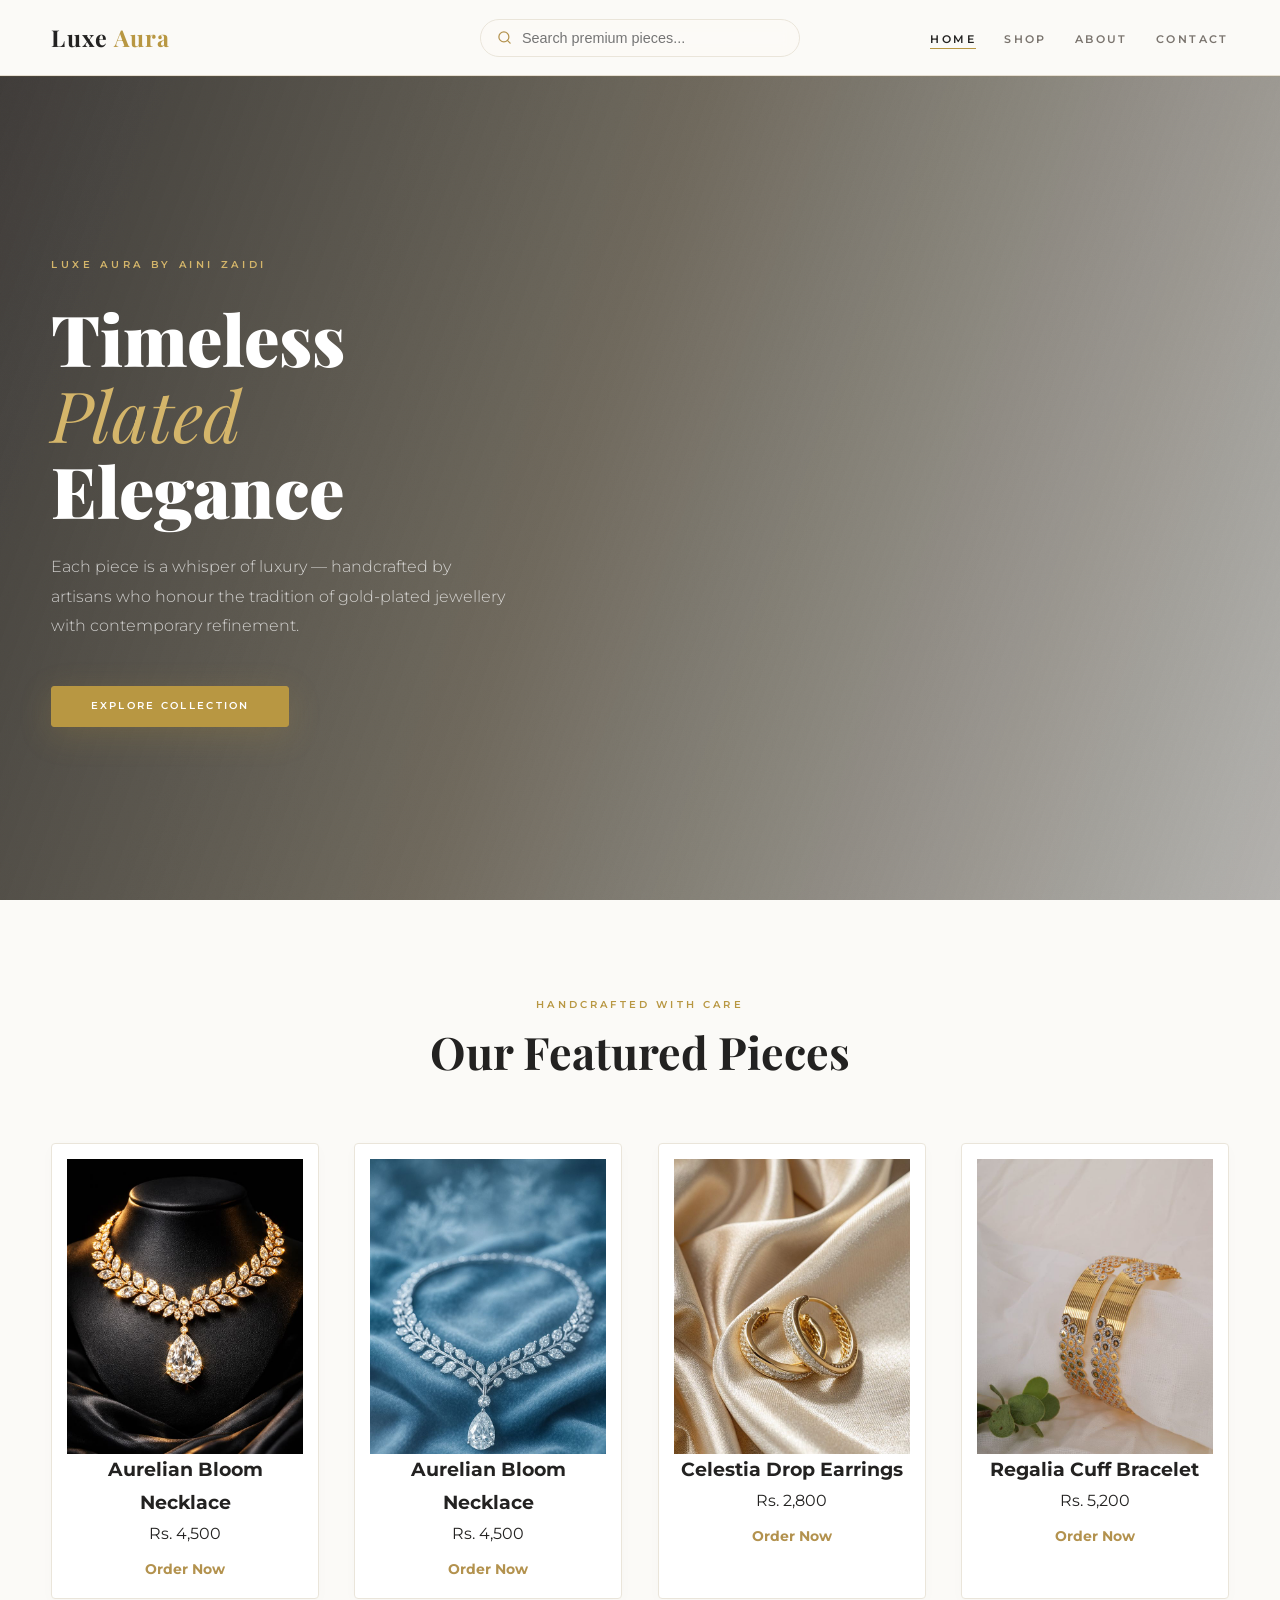
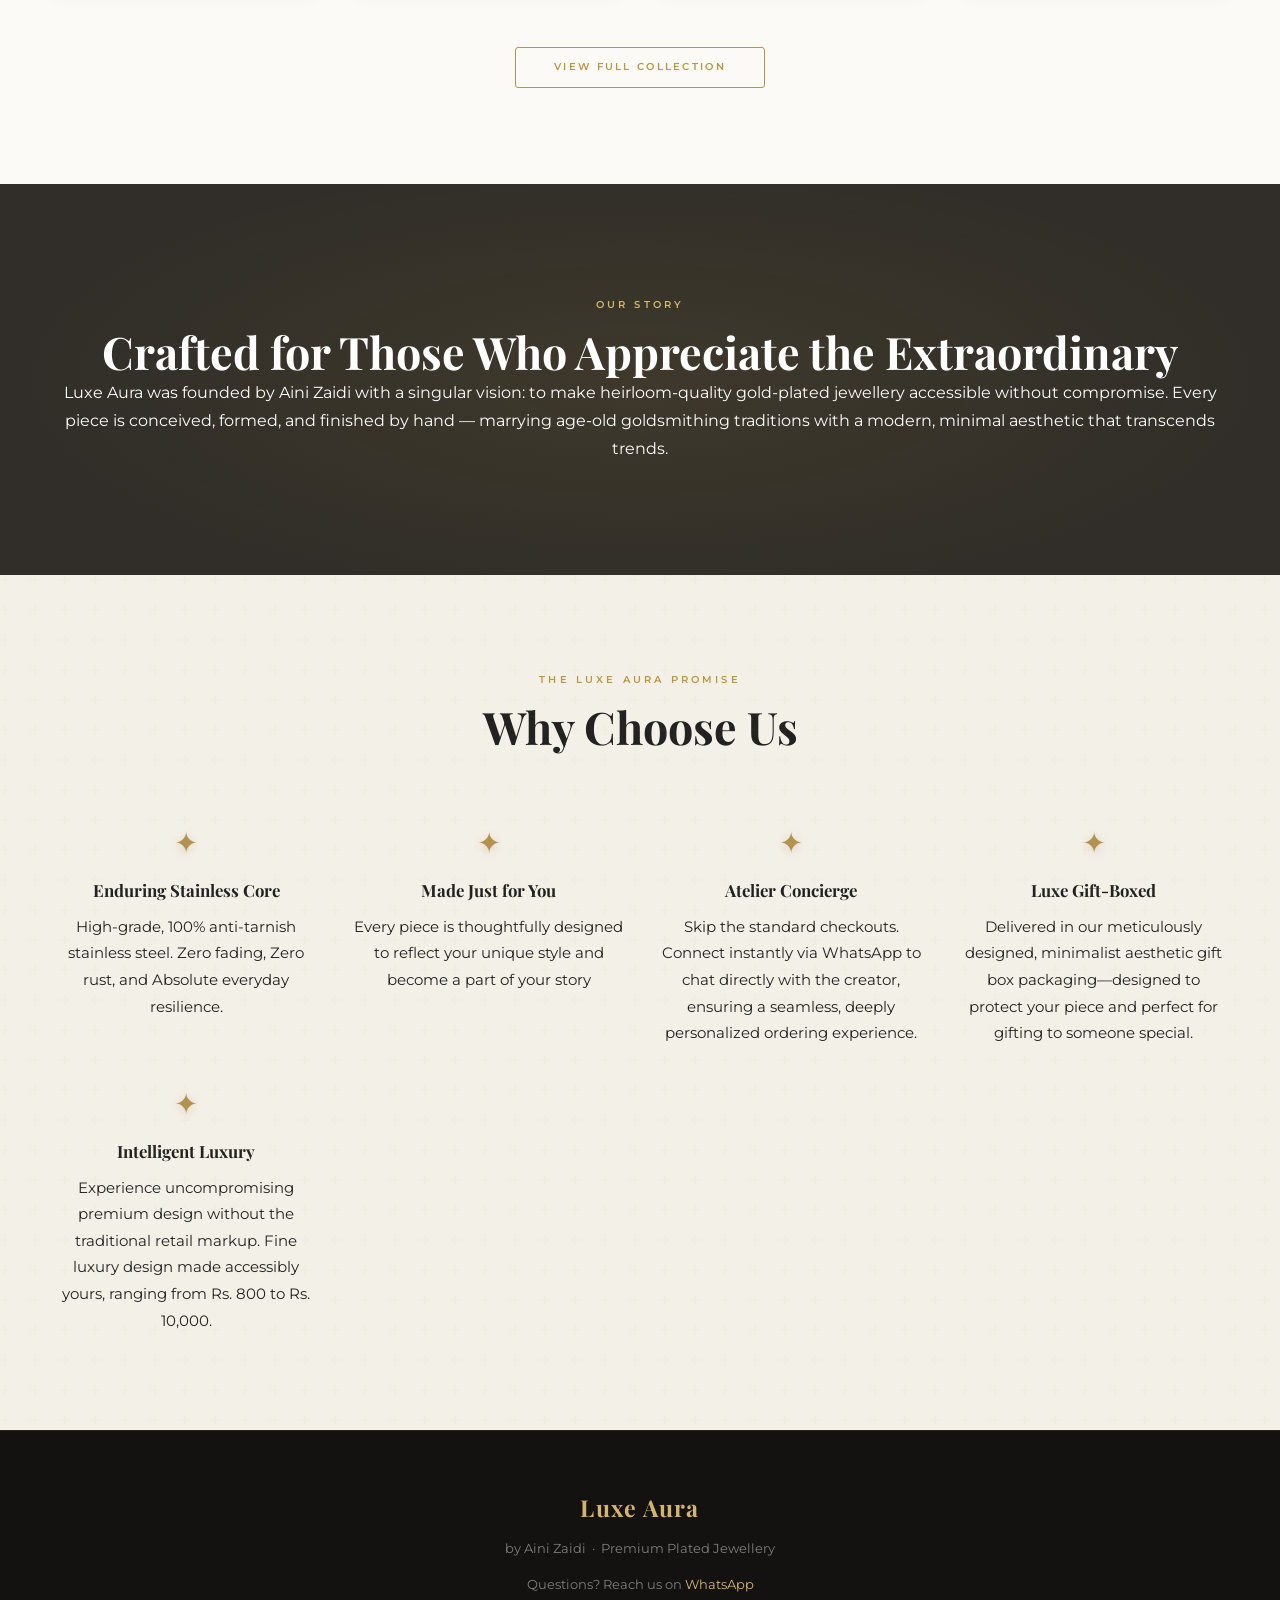
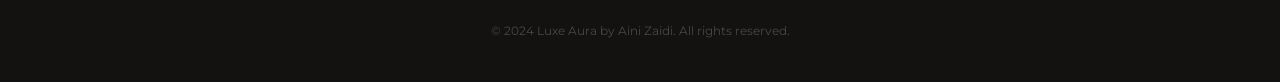
==== index.html @ be536844 "Add files via upload" ====
<!DOCTYPE html>
<html lang="en">
<head>
  <meta charset="UTF-8" />
  <meta name="viewport" content="width=device-width, initial-scale=1.0" />
  <meta name="description" content="Luxe Aura by Aini Zaidi — Premium handcrafted plated jewelry. Shop timeless gold-plated necklaces, earrings, bracelets, and rings." />
  <title>Luxe Aura by Aini Zaidi | Timeless Plated Elegance</title>
  <link rel="stylesheet" href="css/style.css" />
</head>
<body>

  <!-- ══ NAVBAR ══════════════════════════════════════════════ -->
  <nav class="navbar">
    <div class="container nav-inner">
      <a href="index.html" class="nav-logo">Luxe <span>Aura</span></a>
<div class="nav-search search-wrapper" role="search" style="position: absolute; left: 50%; transform: translateX(-50%); display: flex; align-items: center; background: rgba(253, 251, 247, 0.8); backdrop-filter: blur(8px); border: 1px solid #eae5da; border-radius: 30px; padding: 6px 16px; width: 320px; z-index: 999; transition: all 0.3s ease;">
  <span class="search-icon" style="display: flex; align-items: center; color: #b3924e;">
    <svg width="15" height="15" viewBox="0 0 24 24" fill="none" stroke="currentColor" stroke-width="2" stroke-linecap="round" stroke-linejoin="round"><circle cx="11" cy="11" r="8"/><path d="m21 21-4.35-4.35"/></svg>
  </span>
  <input
    class="search-input"
    type="search"
    id="search-input"
    placeholder="Search premium pieces..."
    autocomplete="off"
    style="border: none !important; background: transparent !important; outline: none !important; padding: 4px 10px !important; font-size: 0.9rem !important; color: #222 !important; width: 100%;"
  />
</div>
      <ul class="nav-links">
        <li><a href="index.html" class="active">Home</a></li>
        <li><a href="shop.html">Shop</a></li>
        <li><a href="#about">About</a></li>
        <li><a href="#contact">Contact</a></li>
      </ul>

      <button class="hamburger" id="hamburger" aria-label="Toggle menu" aria-expanded="false">
        <span></span><span></span><span></span>
      </button>
    </div>
  </nav>

  <!-- ══ HERO ════════════════════════════════════════════════ -->
  <section class="hero">
    <div class="container">
      <div class="hero-content">
        <p class="hero-eyebrow">Luxe Aura by Aini Zaidi</p>
        <h1 class="hero-title">
          Timeless<br><em>Plated</em><br>Elegance
        </h1>
        <p class="hero-sub">
          Each piece is a whisper of luxury — handcrafted by artisans who honour the tradition of gold-plated jewellery with contemporary refinement.
        </p>
        <a href="shop.html" class="btn btn-primary">Explore Collection</a>
      </div>

      
    </div>
  </section>

  <!-- ══ FEATURED PIECES ════════════════════════════════════ -->
  <section class="section">
    <div class="container">
      <div class="section-head">
        <p class="section-label">Handcrafted with Care</p>
        <h2 class="section-title">Our Featured Pieces</h2>
        <span class="gold-divider"></span>
      </div>

      <!-- JS injects cards here -->
      <div class="product-grid" id="featured-grid"></div>

      <div style="text-align:center; margin-top:3rem;">
        <a href="shop.html" class="btn btn-gold-outline">View Full Collection</a>
      </div>
    </div>
  </section>

  <!-- ══ ABOUT STRIP ═════════════════════════════════════════ -->
  <section class="about-strip" id="about">
    <div class="container">
      <p class="section-label">Our Story</p>
      <h2 class="section-title">Crafted for Those Who Appreciate the Extraordinary</h2>
      <p>
        Luxe Aura was founded by Aini Zaidi with a singular vision: to make heirloom-quality gold-plated jewellery accessible without compromise. Every piece is conceived, formed, and finished by hand — marrying age-old goldsmithing traditions with a modern, minimal aesthetic that transcends trends.
      </p>
    </div>
  </section>

  <!-- ══ PROMISES STRIP ═════════════════════════════════════ -->
  <section class="section section-alt" id="contact">
    <div class="container">
      <div class="section-head">
        <p class="section-label">The Luxe Aura Promise</p>
        <h2 class="section-title">Why Choose Us</h2>
        <span class="gold-divider"></span>
      </div>
      <div style="display:grid; grid-template-columns: repeat(auto-fill, minmax(220px, 1fr)); gap:2rem; text-align:center;">
        <div>
          <p style="font-size:1.8rem; margin-bottom:.5rem;">✦</p>
          <h3 style="font-family:var(--font-display); font-size:1.05rem; margin-bottom:.5rem;">Enduring Stainless Core</h3>
          <p style="font-size:.95rem; color:var(--text-mute);">High-grade, 100% anti-tarnish stainless steel. Zero fading, Zero rust, and Absolute everyday resilience.</p>
        </div>
        <div>
          <p style="font-size:1.8rem; margin-bottom:.5rem;">✦</p>
          <h3 style="font-family:var(--font-display); font-size:1.05rem; margin-bottom:.5rem;">Made Just for You</h3>
          <p style="font-size:.95rem; color:var(--text-mute);">Every piece is thoughtfully designed to reflect your unique style and become a part of your story</p>
        </div>
        <div>
          <p style="font-size:1.8rem; margin-bottom:.5rem;">✦</p>
          <h3 style="font-family:var(--font-display); font-size:1.05rem; margin-bottom:.5rem;">Atelier Concierge</h3>
          <p style="font-size:.95rem; color:var(--text-mute);">Skip the standard checkouts. Connect instantly via WhatsApp to chat directly with the creator, ensuring a seamless, deeply personalized ordering experience.</p>
        </div>
        <div>
          <p style="font-size:1.8rem; margin-bottom:.5rem;">✦</p>
          <h3 style="font-family:var(--font-display); font-size:1.05rem; margin-bottom:.5rem;">Luxe Gift-Boxed</h3>
          <p style="font-size:.95rem; color:var(--text-mute);">Delivered in our meticulously designed, minimalist aesthetic gift box packaging—designed to protect your piece and perfect for gifting to someone special.</p>
        </div>
        <div>
          <p style="font-size:1.8rem; margin-bottom:.5rem;">✦</p>
          <h3 style="font-family:var(--font-display); font-size:1.05rem; margin-bottom:.5rem;">Intelligent Luxury</h3>
          <p style="font-size:.95rem; color:var(--text-mute);">Experience uncompromising premium design without the traditional retail markup. Fine luxury design made accessibly yours, ranging from Rs. 800 to Rs. 10,000.</p>
        </div>
      </div>
    </div>
  </section>
<style>
    /* Direct selection using the unique 1.8rem font-size attribute */
    #contact p[style*="font-size: 1.8rem"], 
    #contact p[style*="font-size:1.8rem"] {
        color: #b3924e !important; /* Signature Luxe Aura Gold */
        text-shadow: 0 2px 10px rgba(179, 146, 78, 0.3); /* Soft premium glow */
        display: inline-block;
        animation: subtlePulse 3s ease-in-out infinite;
    }

    @keyframes subtlePulse {
        0%, 100% { opacity: 0.85; transform: scale(1); }
        50% { opacity: 1; transform: scale(1.08); }
    }
</style>
  <!-- ══ FOOTER ══════════════════════════════════════════════ -->
  <footer>
    <div class="container">
      <p class="footer-logo">Luxe Aura</p>
      <p>by Aini Zaidi &nbsp;·&nbsp; Premium Plated Jewellery</p>
      <p style="margin-top:.75rem;">
        Questions? Reach us on
        <a href="https://wa.me/923378057450" target="_blank" rel="noopener noreferrer">WhatsApp</a>
      </p>
      <p style="margin-top:1.5rem; font-size:.75rem; opacity:.5;">
        © 2024 Luxe Aura by Aini Zaidi. All rights reserved.
      </p>
    </div>
  </footer>

  <script src="js/data.js"></script>
  <script src="js/shop.js"></script>
</body>
</html>
---- css/style.css ----
/* ================================================================
   LUXE AURA BY AINI ZAIDI — style.css
   Palette : #fbfaf7 cream · #232221 charcoal · #b89742 gold
   Fonts   : Playfair Display · Montserrat
   Version : Final — all zoom & responsive bugs resolved
================================================================ */

/* ── GOOGLE FONTS ─────────────────────────────────────────── */
@import url('https://fonts.googleapis.com/css2?family=Montserrat:ital,wght@0,300;0,400;0,500;0,600;1,300&family=Playfair+Display:ital,wght@0,400;0,600;0,700;0,900;1,400;1,700&display=swap');

/* ── DESIGN TOKENS ────────────────────────────────────────── */
:root {
  --cream:        #fbfaf7;
  --cream-deep:   #f3f0e8;
  --charcoal:     #232221;
  --charcoal-lt:  #3d3b39;
  --mute:         #7a746e;
  --gold:         #b89742;
  --gold-lt:      #d4b56a;
  --gold-dk:      #8a6e2a;
  --gold-pale:    #f5edd8;
  --white:        #ffffff;
  --border:       #e6dfd3;
  --border-lt:    #ede8df;

  --font-display: 'Playfair Display', Georgia, 'Times New Roman', serif;
  --font-ui:      'Montserrat', 'Helvetica Neue', Arial, sans-serif;

  --nav-h:    76px;
  --radius-s: 3px;
  --radius:   6px;

  --shadow-sm:   0 2px 12px rgba(35,34,33,.07);
  --shadow-md:   0 6px 28px rgba(35,34,33,.10);
  --shadow-lg:   0 16px 56px rgba(35,34,33,.14);
  --shadow-gold: 0 8px 32px rgba(184,151,66,.22);

  --ease: .38s cubic-bezier(.25,.46,.45,.94);
}

/* ── RESET ────────────────────────────────────────────────── */
*, *::before, *::after { box-sizing: border-box; margin: 0; padding: 0; }

html {
  scroll-behavior: smooth;
  /* Kills horizontal scroll at the root — nothing can escape */
  overflow-x: clip;
}

body {
  background-color: var(--cream);
  color: var(--charcoal);
  font-family: var(--font-ui);
  font-size: 1rem;
  font-weight: 400;
  line-height: 1.75;
  -webkit-font-smoothing: antialiased;
  /* Second line of defence */
  overflow-x: clip;
}

img  { display: block; max-width: 100%; height: auto; }
a    { color: inherit; text-decoration: none; transition: color var(--ease); }
ul   { list-style: none; }

/* ── CONTAINER ────────────────────────────────────────────── */
/*
 * KEY FIX — zoom-out stability:
 * max-width:1260px  → caps layout width on ultra-wide / zoomed-out screens
 * width:92%         → comfortable side margins on every viewport
 * margin-inline:auto → keeps content centred in its OWN column, not in the
 *                      full viewport width (this stopped the "slides to centre"
 *                      behaviour when zoomed out while cards had margin:0 auto)
 */
.container {
  width: min(1260px, 92%);
  margin-inline: auto;
}

/* ── ORNAMENT ─────────────────────────────────────────────── */
.ornament {
  display: flex;
  align-items: center;
  justify-content: center;
  gap: 1rem;
  margin: 1.4rem auto 0;
}
.ornament::before,
.ornament::after {
  content: '';
  display: block;
  width: 48px; height: 1px;
  background: var(--gold);
}
.ornament-diamond {
  width: 6px; height: 6px;
  background: var(--gold);
  transform: rotate(45deg);
}

/* ═══════════════════════════════════════════════════════════ */
/*  NAVBAR                                                     */
/* ═══════════════════════════════════════════════════════════ */
.navbar {
  position: sticky;
  top: 0;
  z-index: 1000;
  height: var(--nav-h);
  background: rgba(251,250,247,.97);
  backdrop-filter: blur(14px) saturate(160%);
  -webkit-backdrop-filter: blur(14px) saturate(160%);
  border-bottom: 1px solid var(--border);
  box-shadow: 0 1px 0 rgba(184,151,66,.08);
}

.nav-inner {
  display: flex;
  align-items: center;
  justify-content: space-between;
  height: 100%;
  gap: clamp(.75rem, 2vw, 2rem);
}

/* Logo */
.nav-logo {
  font-family: var(--font-display);
  font-size: clamp(1.15rem, 2.5vw, 1.45rem);
  font-weight: 700;
  letter-spacing: .06em;
  color: var(--charcoal);
  white-space: nowrap;
  flex-shrink: 0;
  line-height: 1;
  /* Never let logo participate in overflow — it's the anchor */
  position: relative;
  z-index: 1;
}
.nav-logo span { color: var(--gold); }

/* Also covers any .logo h2 variant */
.logo h2 {
  font-family: var(--font-display);
  font-size: clamp(1.15rem, 2.5vw, 1.45rem);
  font-weight: 700;
  letter-spacing: .06em;
  color: var(--charcoal);
  white-space: nowrap;
}
.logo h2 span { color: var(--gold); }

/* Desktop nav links */
.nav-links {
  display: flex;
  align-items: center;
  gap: clamp(.9rem, 2.2vw, 2.4rem);
}
.nav-links a {
  font-family: var(--font-ui);
  font-size: clamp(.58rem, .9vw, .68rem);
  font-weight: 600;
  letter-spacing: .22em;
  text-transform: uppercase;
  color: var(--mute);
  position: relative;
  padding-bottom: 3px;
  white-space: nowrap;
}
.nav-links a::after {
  content: '';
  position: absolute;
  bottom: 0; left: 0;
  width: 0; height: 1px;
  background: var(--gold);
  transition: width var(--ease);
}
.nav-links a:hover,
.nav-links a.active { color: var(--charcoal); }
.nav-links a:hover::after,
.nav-links a.active::after { width: 100%; }

/* Hamburger — hidden on desktop */
.hamburger {
  display: none;
  flex-direction: column;
  justify-content: center;
  align-items: center;
  gap: 5px;
  background: none;
  border: none;
  cursor: pointer;
  padding: 8px;
  flex-shrink: 0;
  min-width: 44px;
  min-height: 44px;
}
.hamburger span {
  display: block;
  width: 22px; height: 1.5px;
  background: var(--charcoal);
  transition: var(--ease);
  transform-origin: center;
}
.hamburger.active span:nth-child(1) { transform: translateY(6.5px) rotate(45deg); }
.hamburger.active span:nth-child(2) { opacity: 0; transform: scaleX(0); }
.hamburger.active span:nth-child(3) { transform: translateY(-6.5px) rotate(-45deg); }

/* ═══════════════════════════════════════════════════════════ */
/*  HERO                                                       */
/* ═══════════════════════════════════════════════════════════ */
.hero {
  position: relative;
  min-height: calc(100vh - var(--nav-h));
  display: flex;
  align-items: center;
  background-image: url('https://images.unsplash.com/photo-1515562141207-7a88fb7ce338?w=1800&q=80&fit=crop');
  background-size: cover;
  background-position: center 40%;
  background-repeat: no-repeat;
  /* overflow:clip (not hidden) — preserves sticky positioning inside */
  overflow: clip;
}

/* Dark-gold gradient overlay */
.hero::before {
  content: '';
  position: absolute;
  inset: 0;
  background: linear-gradient(
    110deg,
    rgba(20,17,14,.82) 0%,
    rgba(35,27,10,.65) 45%,
    rgba(15,12,8,.30) 100%
  );
  z-index: 1;
}

/* Grain texture */
.hero::after {
  content: '';
  position: absolute;
  inset: 0;
  background-image: url("data:image/svg+xml,%3Csvg xmlns='http://www.w3.org/2000/svg' width='200' height='200'%3E%3Cfilter id='n'%3E%3CfeTurbulence type='fractalNoise' baseFrequency='.65' numOctaves='3' stitchTiles='stitch'/%3E%3C/filter%3E%3Crect width='200' height='200' filter='url(%23n)' opacity='.04'/%3E%3C/svg%3E");
  opacity: .45;
  z-index: 2;
  pointer-events: none;
}

.hero .container {
  position: relative;
  z-index: 3;
  padding-top: 4rem;
  padding-bottom: 4rem;
}

.hero-content {
  max-width: 620px;
  width: 100%;
}

.hero-eyebrow {
  display: inline-block;
  font-family: var(--font-ui);
  font-size: .65rem;
  font-weight: 600;
  letter-spacing: .35em;
  text-transform: uppercase;
  color: var(--gold-lt);
  margin-bottom: 1.6rem;
  opacity: 0;
  animation: heroFadeUp .9s .15s ease forwards;
}

.hero-title {
  font-family: var(--font-display);
  font-size: clamp(2.2rem, 5.5vw, 5rem);
  font-weight: 900;
  line-height: 1.08;
  color: var(--white);
  margin-bottom: 1.5rem;
  opacity: 0;
  animation: heroFadeUp .9s .3s ease forwards;
  overflow-wrap: break-word;
  word-break: break-word;
}
.hero-title em {
  font-style: italic;
  font-weight: 400;
  color: var(--gold-lt);
}

.hero-sub {
  font-size: clamp(.88rem, 1.4vw, 1rem);
  font-weight: 300;
  color: rgba(255,255,255,.72);
  max-width: 460px;
  line-height: 1.85;
  margin-bottom: 2.8rem;
  opacity: 0;
  animation: heroFadeUp .9s .45s ease forwards;
}

.hero-actions {
  display: flex;
  flex-wrap: wrap;
  gap: 1rem;
  opacity: 0;
  animation: heroFadeUp .9s .6s ease forwards;
}

/* ═══════════════════════════════════════════════════════════ */
/*  BUTTONS                                                    */
/* ═══════════════════════════════════════════════════════════ */
.btn {
  display: inline-flex;
  align-items: center;
  justify-content: center;
  gap: .55rem;
  font-family: var(--font-ui);
  font-size: .65rem;
  font-weight: 600;
  letter-spacing: .22em;
  text-transform: uppercase;
  padding: .9rem 2.4rem;
  border-radius: var(--radius-s);
  cursor: pointer;
  border: 1px solid transparent;
  transition: all var(--ease);
  white-space: nowrap;
  line-height: 1;
}

.btn-primary {
  background: var(--gold);
  color: var(--white);
  border-color: var(--gold);
  box-shadow: var(--shadow-gold);
}
.btn-primary:hover {
  background: var(--gold-dk);
  border-color: var(--gold-dk);
  transform: translateY(-2px);
  box-shadow: 0 12px 36px rgba(184,151,66,.35);
}

.btn-outline {
  background: transparent;
  color: var(--charcoal);
  border-color: var(--charcoal);
}
.btn-outline:hover {
  background: var(--charcoal);
  color: var(--white);
  transform: translateY(-2px);
}

.btn-outline-light {
  background: transparent;
  color: var(--white);
  border-color: rgba(255,255,255,.55);
}
.btn-outline-light:hover {
  background: rgba(255,255,255,.1);
  border-color: var(--white);
  transform: translateY(-2px);
}

.btn-gold-outline {
  background: transparent;
  color: var(--gold);
  border-color: var(--gold);
}
.btn-gold-outline:hover {
  background: var(--gold);
  color: var(--white);
  transform: translateY(-2px);
  box-shadow: var(--shadow-gold);
}

.btn-whatsapp {
  background: #25d366;
  color: var(--white);
  border-color: #25d366;
  font-size: .7rem;
  padding: 1.05rem 2.6rem;
  box-shadow: 0 6px 24px rgba(37,211,102,.28);
}
.btn-whatsapp:hover {
  background: #1da851;
  border-color: #1da851;
  transform: translateY(-2px);
  box-shadow: 0 12px 32px rgba(37,211,102,.38);
}
.btn-whatsapp svg { flex-shrink: 0; }

/* ═══════════════════════════════════════════════════════════ */
/*  SECTIONS                                                   */
/* ═══════════════════════════════════════════════════════════ */
.section { padding: 6rem 0; }

.section-alt {
  background: var(--cream-deep);
  position: relative;
}
.section-alt::before {
  content: '';
  position: absolute;
  inset: 0;
  background-image: url("data:image/svg+xml,%3Csvg width='60' height='60' viewBox='0 0 60 60' xmlns='http://www.w3.org/2000/svg'%3E%3Cg fill='none' fill-rule='evenodd'%3E%3Cg fill='%23b89742' fill-opacity='0.035'%3E%3Cpath d='M36 34v-4h-2v4h-4v2h4v4h2v-4h4v-2h-4zm0-30V0h-2v4h-4v2h4v4h2V6h4V4h-4zM6 34v-4H4v4H0v2h4v4h2v-4h4v-2H6zM6 4V0H4v4H0v2h4v4h2V6h4V4H6z'/%3E%3C/g%3E%3C/g%3E%3C/svg%3E");
  pointer-events: none;
}

.section-head {
  text-align: center;
  margin-bottom: 4rem;
}

.section-label {
  display: block;
  font-family: var(--font-ui);
  font-size: .62rem;
  font-weight: 600;
  letter-spacing: .32em;
  text-transform: uppercase;
  color: var(--gold);
  margin-bottom: .75rem;
}

.section-title {
  font-family: var(--font-display);
  font-size: clamp(1.7rem, 3.5vw, 2.9rem);
  font-weight: 700;
  line-height: 1.2;
  color: var(--charcoal);
}

/* ═══════════════════════════════════════════════════════════ */
/*  PRODUCT GRID                                               */
/*                                                             */
/*  ZOOM-OUT FIX STRATEGY:                                     */
/*  - Grid uses auto-fill + minmax so it self-heals at any     */
/*    viewport or zoom level — more columns appear naturally.  */
/*  - max-width is NOT on .product-card because that causes    */
/*    cards to centre-drift inside wide grid cells when zoomed */
/*    out. Instead the grid column min (260px) acts as the     */
/*    natural lower bound; cards always fill their cell 100%.  */
/* ═══════════════════════════════════════════════════════════ */
.product-grid {
  display: grid;
  /*
   * min(260px, 100%) prevents the minmax from requesting a
   * wider column than the container itself (critical when the
   * container is narrower than 260px on tiny phones).
   */
  grid-template-columns: repeat(auto-fill, minmax(min(260px, 100%), 1fr));
  gap: 2.2rem;
  width: 100%;
}

/* ═══════════════════════════════════════════════════════════ */
/*  PRODUCT CARD                                               */
/* ═══════════════════════════════════════════════════════════ */
.product-card {
  /*
   * width:100% fills the grid cell completely.
   * NO max-width here — that was causing cards to shrink and
   * drift to the centre of their cells on zoom-out.
   * The grid column definition handles width limits instead.
   */
  width: 100%;
  background: var(--white);
  border: 1px solid var(--border-lt);
  border-radius: var(--radius);
  overflow: hidden;
  display: flex;
  flex-direction: column;
  box-shadow: var(--shadow-sm);
  transition: transform var(--ease), box-shadow var(--ease), border-color var(--ease);
  animation: cardReveal .5s ease both;
}
.product-card:nth-child(1) { animation-delay: .05s; }
.product-card:nth-child(2) { animation-delay: .13s; }
.product-card:nth-child(3) { animation-delay: .21s; }
.product-card:nth-child(4) { animation-delay: .29s; }
.product-card:nth-child(5) { animation-delay: .37s; }

.product-card:hover {
  transform: translateY(-8px);
  box-shadow: var(--shadow-lg);
  border-color: var(--gold-lt);
}

/* ── Card image — aspect-ratio governed, never a fixed height */
/*
 * Using aspect-ratio:4/5 (portrait) instead of 1:1 square
 * gives a more refined jewellery-catalogue feel and prevents
 * the "flattened" look on wide cards.
 */
.card-img-wrap,
.product-image-container {
  position: relative;
  overflow: hidden;
  width: 100%;
  aspect-ratio: 4 / 5;
  background: var(--cream-deep);
  flex-shrink: 0;
  display: block;
}

.card-img-wrap img,
.product-image-container img {
  width: 100%;
  height: 100%;
  object-fit: cover;
  object-position: center top;
  display: block;
  transition: transform .7s cubic-bezier(.25,.46,.45,.94);
}

.product-card:hover .card-img-wrap img,
.product-card:hover .product-image-container img {
  transform: scale(1.08);
}

/* Gold glow border on hover */
.product-card:hover .card-img-wrap,
.product-card:hover .product-image-container {
  box-shadow: 0 0 16px rgba(184,151,66,.22);
}

/* "View Details" overlay */
.card-overlay {
  position: absolute;
  bottom: 0; left: 0; right: 0;
  display: flex;
  align-items: center;
  justify-content: center;
  padding: 1.2rem;
  background: linear-gradient(0deg, rgba(20,17,14,.75) 0%, transparent 100%);
  font-family: var(--font-ui);
  font-size: .58rem;
  font-weight: 600;
  letter-spacing: .22em;
  text-transform: uppercase;
  color: var(--white);
  opacity: 0;
  transform: translateY(6px);
  transition: opacity var(--ease), transform var(--ease);
}
.product-card:hover .card-overlay {
  opacity: 1;
  transform: translateY(0);
}

/* Gold corner accent */
.card-img-wrap::before {
  content: '';
  position: absolute;
  top: 12px; right: 12px;
  width: 26px; height: 26px;
  border-top: 1px solid rgba(184,151,66,.6);
  border-right: 1px solid rgba(184,151,66,.6);
  z-index: 2;
  opacity: 0;
  transition: opacity var(--ease);
}
.product-card:hover .card-img-wrap::before { opacity: 1; }

/* Card body */
.card-info {
  padding: 1.5rem 1.7rem 1.9rem;
  display: flex;
  flex-direction: column;
  gap: .4rem;
  flex: 1;
  border-top: 1px solid var(--border-lt);
  /* Prevents long text from creating overflow */
  min-width: 0;
}

.card-category {
  font-family: var(--font-ui);
  font-size: .58rem;
  font-weight: 600;
  letter-spacing: .24em;
  text-transform: uppercase;
  color: var(--gold);
}

.card-name {
  font-family: var(--font-display);
  font-size: clamp(.95rem, 1.4vw, 1.1rem);
  font-weight: 600;
  line-height: 1.3;
  color: var(--charcoal);
  overflow-wrap: break-word;
  word-break: break-word;
}
.card-name a:hover { color: var(--gold); }

.card-price {
  font-family: var(--font-ui);
  font-size: .88rem;
  font-weight: 500;
  color: var(--mute);
  margin-top: .15rem;
}

.card-btn {
  display: inline-flex;
  align-items: center;
  gap: .4rem;
  margin-top: .9rem;
  font-family: var(--font-ui);
  font-size: .6rem;
  font-weight: 600;
  letter-spacing: .2em;
  text-transform: uppercase;
  color: var(--gold-dk);
  width: fit-content;
}
.card-btn::after {
  content: '→';
  font-size: .75rem;
  transition: transform var(--ease);
}
.card-btn:hover::after { transform: translateX(4px); }

/* ═══════════════════════════════════════════════════════════ */
/*  PAGE HERO  (inner pages — shop, detail)                   */
/* ═══════════════════════════════════════════════════════════ */
.page-hero {
  background:
    linear-gradient(rgba(35,34,33,.55), rgba(35,34,33,.55)),
    url('https://images.unsplash.com/photo-1573408301185-9519f94de95e?w=1400&q=75&fit=crop')
    center / cover no-repeat;
  padding: 5rem 0 4.5rem;
  text-align: center;
  border-bottom: 1px solid var(--border);
  overflow: clip;
}
.page-hero .section-label { color: var(--gold-lt); }
.page-hero .section-title {
  color: var(--white);
  font-size: clamp(1.5rem, 3.5vw, 2.6rem);
}
.page-hero p {
  color: rgba(255,255,255,.68);
  font-size: .95rem;
  margin-top: .6rem;
}

/* ═══════════════════════════════════════════════════════════ */
/*  SHOP PAGE — sidebar + grid layout                         */
/* ═══════════════════════════════════════════════════════════ */
.shop-layout {
  display: grid;
  grid-template-columns: 220px 1fr;
  gap: 3.5rem;
  align-items: start;
}

/* Sidebar */
.shop-sidebar {
  position: sticky;
  top: calc(var(--nav-h) + 1.5rem);
  background: var(--white);
  border: 1px solid var(--border);
  border-radius: var(--radius);
  padding: 2rem 1.8rem;
  box-shadow: var(--shadow-sm);
  max-height: calc(100vh - var(--nav-h) - 3rem);
  overflow-y: auto;
}

.sidebar-title {
  font-family: var(--font-display);
  font-size: 1.05rem;
  font-weight: 700;
  color: var(--charcoal);
  margin-bottom: 1.4rem;
  padding-bottom: 1rem;
  border-bottom: 1px solid var(--border-lt);
}

.filter-group { margin-bottom: 1.8rem; }

.filter-group-label {
  display: block;
  font-family: var(--font-ui);
  font-size: .58rem;
  font-weight: 600;
  letter-spacing: .24em;
  text-transform: uppercase;
  color: var(--gold);
  margin-bottom: .8rem;
}

.filter-btn {
  display: block;
  width: 100%;
  text-align: left;
  background: none;
  border: none;
  cursor: pointer;
  padding: .5rem .6rem;
  font-family: var(--font-ui);
  font-size: .82rem;
  font-weight: 400;
  color: var(--mute);
  border-radius: var(--radius-s);
  transition: background var(--ease), color var(--ease), padding-left var(--ease);
  margin-bottom: .15rem;
}
.filter-btn:hover {
  background: var(--gold-pale);
  color: var(--charcoal);
  padding-left: 1rem;
}
.filter-btn.active {
  background: var(--gold-pale);
  color: var(--gold-dk);
  font-weight: 600;
  padding-left: 1rem;
}

.no-results {
  text-align: center;
  padding: 5rem 1rem;
  color: var(--mute);
  font-style: italic;
  font-size: 1.05rem;
  grid-column: 1 / -1;
}

/* ═══════════════════════════════════════════════════════════ */
/*  PRODUCT DETAIL PAGE                                        */
/* ═══════════════════════════════════════════════════════════ */
.detail-section { padding: 4rem 0 7rem; }

.breadcrumb {
  font-family: var(--font-ui);
  font-size: .65rem;
  font-weight: 500;
  letter-spacing: .12em;
  text-transform: uppercase;
  color: var(--mute);
  margin-bottom: 3rem;
  display: flex;
  align-items: center;
  gap: .5rem;
  flex-wrap: wrap;
}
.breadcrumb a { color: var(--gold); }
.breadcrumb a:hover { text-decoration: underline; }
.breadcrumb .sep { opacity: .4; }

/*
 * DETAIL GRID — two equal columns on desktop.
 * Left column is the image (sticky), right is the info panel.
 * Collapses to a single column at ≤768px (see media queries).
 */
.detail-grid {
  display: grid;
  grid-template-columns: 1fr 1fr;
  gap: 4.5rem;
  align-items: start;
}

/* ── Detail image ── */
.detail-img-wrap {
  position: sticky;
  top: calc(var(--nav-h) + 1.5rem);
  border-radius: var(--radius);
  overflow: hidden;
  box-shadow: var(--shadow-lg);
  background: var(--cream-deep);
  /*
   * Portrait aspect-ratio — NO fixed height.
   * Scales perfectly with its column width at every viewport.
   */
  aspect-ratio: 4 / 5;
  width: 100%;
}
.detail-img-wrap img {
  width: 100%;
  height: 100%;
  object-fit: cover;
  object-position: center;
  display: block;
  transition: transform .8s var(--ease);
}
.detail-img-wrap:hover img { transform: scale(1.04); }

/* ── Detail info panel ── */
.detail-info {
  padding-top: .25rem;
  min-width: 0;     /* Prevents overflow within the grid column */
}

#detail-category {
  display: block;
  font-family: var(--font-ui);
  font-size: .6rem;
  font-weight: 600;
  letter-spacing: .28em;
  text-transform: uppercase;
  color: var(--gold);
  margin-bottom: .9rem;
}

#detail-name {
  font-family: var(--font-display);
  font-size: clamp(1.6rem, 2.8vw, 2.7rem);
  font-weight: 700;
  line-height: 1.18;
  color: var(--charcoal);
  overflow-wrap: break-word;
  word-break: break-word;
}

.detail-gold-line {
  width: 40px; height: 1.5px;
  background: var(--gold);
  margin: 1.4rem 0;
}

#detail-price {
  font-family: var(--font-display);
  font-size: clamp(1.3rem, 2.5vw, 1.7rem);
  font-weight: 600;
  color: var(--gold-dk);
  margin-bottom: 1.6rem;
}

#detail-desc {
  font-size: clamp(.85rem, 1.2vw, .95rem);
  color: var(--mute);
  line-height: 1.95;
  margin-bottom: 2.4rem;
  font-weight: 300;
  overflow-wrap: break-word;
  word-break: break-word;
}

.detail-meta {
  border-top: 1px solid var(--border-lt);
  border-bottom: 1px solid var(--border-lt);
  padding: 1.4rem 0;
  margin-bottom: 2.6rem;
  display: flex;
  flex-direction: column;
  gap: .65rem;
}
.detail-meta span {
  display: flex;
  gap: .75rem;
  font-family: var(--font-ui);
  font-size: .8rem;
  color: var(--mute);
  flex-wrap: wrap;
}
.detail-meta strong {
  color: var(--charcoal);
  font-weight: 600;
  min-width: 90px;
  flex-shrink: 0;
}

.detail-actions {
  display: flex;
  flex-direction: column;
  gap: 1rem;
}

/* ═══════════════════════════════════════════════════════════ */
/*  ABOUT STRIP                                                */
/* ═══════════════════════════════════════════════════════════ */
.about-strip {
  position: relative;
  background:
    linear-gradient(rgba(20,17,12,.88), rgba(20,17,12,.88)),
    url('https://images.unsplash.com/photo-1602173574767-37ac01994b2a?w=1400&q=70&fit=crop')
    center / cover no-repeat fixed;
  color: var(--white);
  padding: 7rem 0;
  text-align: center;
  overflow: clip;
}
.about-strip::before {
  content: '';
  position: absolute;
  inset: 0;
  background: radial-gradient(ellipse 70% 80% at center, rgba(184,151,66,.1) 0%, transparent 70%);
  pointer-events: none;
}
.about-strip .container { position: relative; }
.about-strip .section-label { color: var(--gold-lt); }
.about-strip .section-title { color: var(--white); }
.about-strip p.about-body {
  max-width: 580px;
  margin: 1.2rem auto 0;
  color: rgba(255,255,255,.65);
  font-size: .97rem;
  line-height: 1.9;
}

/* ═══════════════════════════════════════════════════════════ */
/*  PROMISE CARDS                                              */
/* ═══════════════════════════════════════════════════════════ */
.promise-grid {
  display: grid;
  grid-template-columns: repeat(auto-fill, minmax(min(210px, 100%), 1fr));
  gap: 2rem;
}

.promise-card {
  background: var(--white);
  border: 1px solid var(--border-lt);
  border-radius: var(--radius);
  padding: 2.2rem 1.8rem;
  text-align: center;
  box-shadow: var(--shadow-sm);
  transition: transform var(--ease), box-shadow var(--ease);
}
.promise-card:hover {
  transform: translateY(-5px);
  box-shadow: var(--shadow-md);
}
.promise-card .icon {
  font-size: 1.5rem;
  margin-bottom: 1rem;
  display: block;
  color: var(--gold);
}
.promise-card h3 {
  font-family: var(--font-display);
  font-size: 1rem;
  font-weight: 700;
  color: var(--charcoal);
  margin-bottom: .5rem;
}
.promise-card p {
  font-size: .82rem;
  color: var(--mute);
  line-height: 1.7;
}

/* ═══════════════════════════════════════════════════════════ */
/*  FOOTER                                                     */
/* ═══════════════════════════════════════════════════════════ */
footer {
  background: #141210;
  color: rgba(255,255,255,.45);
  padding: 3.5rem 0 2.5rem;
  text-align: center;
  border-top: 1px solid rgba(184,151,66,.15);
}
.footer-logo {
  font-family: var(--font-display);
  font-size: clamp(1.15rem, 3vw, 1.45rem);
  font-weight: 700;
  color: var(--gold-lt);
  letter-spacing: .06em;
  margin-bottom: .5rem;
}
footer .footer-tagline {
  font-size: .8rem;
  letter-spacing: .12em;
  text-transform: uppercase;
  margin-bottom: 1.2rem;
  color: rgba(255,255,255,.35);
}
footer p { font-size: .82rem; line-height: 1.8; }
footer a { color: var(--gold-lt); }
footer a:hover { color: var(--white); }
.footer-divider {
  width: 36px; height: 1px;
  background: rgba(184,151,66,.3);
  margin: 1.4rem auto;
}
.footer-copy {
  font-size: .68rem !important;
  opacity: .4;
  margin-top: 1.2rem !important;
}

/* ═══════════════════════════════════════════════════════════ */
/*  ANIMATIONS                                                 */
/* ═══════════════════════════════════════════════════════════ */
@keyframes heroFadeUp {
  from { opacity: 0; transform: translateY(28px); }
  to   { opacity: 1; transform: translateY(0); }
}
@keyframes cardReveal {
  from { opacity: 0; transform: translateY(18px); }
  to   { opacity: 1; transform: translateY(0); }
}

/* ═══════════════════════════════════════════════════════════ */
/*  RESPONSIVE BREAKPOINTS                                     */
/*                                                             */
/*  Strategy:                                                  */
/*  1280px+ → 3–4 grid columns, full desktop layout           */
/*  1100px  → shop sidebar narrows slightly                    */
/*   992px  → sidebar collapses to pill-filter strip           */
/*   768px  → hamburger nav, 1-col product grid, detail stacks */
/*   480px  → minor adjustments for small phones              */
/*   360px  → minimum safety net for very small devices        */
/* ═══════════════════════════════════════════════════════════ */

/* ── 1100px ── */
@media (max-width: 1100px) {
  .shop-layout {
    grid-template-columns: 195px 1fr;
    gap: 2.5rem;
  }
}

/* ── 992px — tablet portrait ── */
@media (max-width: 992px) {

  /* Shop sidebar → horizontal pill-filter strip */
  .shop-layout {
    grid-template-columns: 1fr;
    gap: 1.8rem;
  }
  .shop-sidebar {
    position: static;
    max-height: none;
    overflow-y: visible;
    display: flex;
    flex-wrap: wrap;
    gap: .5rem 1.2rem;
    padding: 1.2rem 1.4rem;
    align-items: flex-start;
  }
  .sidebar-title { display: none; }
  .filter-group {
    margin-bottom: 0;
    display: flex;
    flex-wrap: wrap;
    gap: .35rem;
    align-items: center;
  }
  .filter-group-label { width: 100%; margin-bottom: .2rem; }

  /* Pill style for tablet/mobile filter buttons */
  .filter-btn {
    display: inline-block;
    width: auto;
    padding: .35rem 1rem;
    border: 1px solid var(--border);
    border-radius: 20px;
    font-size: .72rem;
    color: var(--charcoal);
    transition: background var(--ease), border-color var(--ease), color var(--ease);
  }
  .filter-btn:hover { padding-left: 1rem; background: var(--gold-pale); border-color: var(--gold-lt); }
  .filter-btn.active {
    background: var(--gold-pale);
    border-color: var(--gold-lt);
    color: var(--gold-dk);
    font-weight: 600;
    padding-left: 1rem;
  }

  /* Detail: stack at 992 too (prevents squeeze on tablets) */
  .detail-grid {
    grid-template-columns: 1fr;
    gap: 2.5rem;
  }
  .detail-img-wrap {
    position: static;       /* Remove sticky — not needed stacked */
    max-width: 520px;
    margin-inline: auto;
    aspect-ratio: 4 / 5;   /* Keep portrait on tablet */
  }

  .hero { min-height: 72vh; }
}

/* ── 768px — mobile ── */
@media (max-width: 768px) {
  :root { --nav-h: 62px; }
  body  { font-size: 15px; }

  /* Nav — hamburger mode */
  .hamburger { display: flex; }

  .nav-links {
    /*
     * Positioned absolutely below the navbar bar.
     * Width matches the full viewport — not just .container —
     * so there is no gap on either side.
     */
    position: fixed;          /* fixed (not absolute) so it doesn't scroll away */
    top: var(--nav-h);
    left: 0;
    right: 0;
    background: var(--cream);
    border-bottom: 1px solid var(--border);
    flex-direction: column;
    align-items: stretch;
    gap: 0;
    padding: .4rem 0 .8rem;
    display: none;
    box-shadow: var(--shadow-md);
    z-index: 999;
  }
  .nav-links.open { display: flex; }
  .nav-links li   { width: 100%; }
  .nav-links a {
    display: block;
    padding: .85rem 1.4rem;
    font-size: .72rem;
    letter-spacing: .18em;
    border-bottom: 1px solid var(--border-lt);
  }
  .nav-links a::after { display: none; }

  /* Hero */
  .hero {
    min-height: 85vh;
    background-position: 60% center;
    align-items: flex-end;
    padding-bottom: 0;
  }
  .hero .container {
    padding-top: 3rem;
    padding-bottom: 3.5rem;
  }
  .hero-content  { max-width: 100%; }
  .hero-title    { font-size: clamp(1.9rem, 9vw, 2.8rem); }
  .hero-sub      { font-size: .88rem; margin-bottom: 2rem; max-width: 100%; }
  .hero-actions  { flex-direction: column; gap: .75rem; }
  .hero-actions .btn { width: 100%; justify-content: center; padding: 1rem 1.5rem; }

  /* Product grid — strictly 1 column */
  .product-grid {
    grid-template-columns: 1fr;
    gap: 1.5rem;
  }

  /* Sections */
  .section      { padding: 3.5rem 0; }
  .section-head { margin-bottom: 2.5rem; }

  /* About */
  .about-strip {
    padding: 4.5rem 0;
    background-attachment: scroll;  /* parallax unreliable on mobile */
  }

  /* Promise grid — 2 cols on mobile */
  .promise-grid { grid-template-columns: 1fr 1fr; }

  /* ── Product Detail — the main bug fix ──────────────────── */
  /*
   * BUG: On mobile the detail-grid was still 1fr 1fr at 768px
   * in the old breakpoint, which caused the image to get half
   * the viewport width. With a portrait 4/5 ratio on a ~180px
   * column, the image became extremely tall and pushed all
   * content off-screen (the "cropping" the user reported).
   *
   * FIX: Already stacked at 992px above. Here we refine
   * sizing and ensure position:static so the image behaves
   * predictably in document flow.
   */
  .detail-section   { padding: 2rem 0 4rem; }
  .detail-grid      { gap: 2rem; }  /* already 1-col from 992px rule */

  .detail-img-wrap  {
    position: static;
    width: 100%;
    max-width: 100%;
    /*
     * Switch to square on mobile — portrait 4/5 on a narrow
     * screen is very tall; square feels balanced and leaves
     * room for the info panel below without excessive scrolling.
     */
    aspect-ratio: 1 / 1;
    margin-inline: 0;
  }

  #detail-name  { font-size: clamp(1.5rem, 6vw, 2rem); }
  #detail-price { font-size: clamp(1.15rem, 5vw, 1.4rem); }
  #detail-desc  { font-size: .88rem; }

  .detail-meta span   { flex-direction: column; gap: .2rem; }
  .detail-meta strong { min-width: unset; }

  .detail-actions .btn { width: 100%; justify-content: center; }

  /* Page hero (shop.html header) */
  .page-hero { padding: 3.2rem 0 2.8rem; }

  /* Shop filter bar */
  .shop-sidebar { gap: .4rem .8rem; padding: .9rem 1rem; }
  .filter-btn   { font-size: .68rem; padding: .3rem .85rem; }

  /* Footer */
  footer { padding: 2.5rem 0 2rem; }
}

/* ── 480px — small phones ── */
@media (max-width: 480px) {
  .promise-grid  { grid-template-columns: 1fr; }
  .hero-title    { font-size: clamp(1.75rem, 9vw, 2.2rem); }
  .breadcrumb    { font-size: .58rem; gap: .3rem; }

  .filter-group  { flex-direction: column; align-items: flex-start; }
  .filter-btn    { border-radius: var(--radius-s); width: 100%; }

  .card-info     { padding: 1.2rem 1.3rem 1.5rem; }
}

/* ── 360px — very small devices ── */
@media (max-width: 360px) {
  .container     { width: 95%; }
  .hero-title    { font-size: 1.7rem; }
  .btn           { padding: .85rem 1.2rem; font-size: .6rem; letter-spacing: .14em; }
  .btn-whatsapp  { padding: .9rem 1.2rem; }
  .detail-meta strong { min-width: unset; }
}

/* ========================================================================== */
/* LUXURY PRODUCT CARD UPGRADES (HIGH-END AESTHETIC)                          */
/* ========================================================================== --> */

/* Main Card Wrapper */
.product-card, .shop-item-card {
    background: #ffffff;
    border: 1px solid #eae5da;
    border-radius: 4px;
    padding: 15px;
    text-align: center;
    position: relative;
    overflow: hidden;
    /* Soft premium shadow initial state */
    box-shadow: 0 4px 15px rgba(0, 0, 0, 0.02);
    transition: all 0.4s cubic-bezier(0.25, 0.46, 0.45, 0.94);
}

/* Image Container Frame */
.product-card .img-container, .shop-item-card .image-wrapper {
    background: #fdfbf7;
    border-radius: 2px;
    overflow: hidden;
    position: relative;
    display: flex;
    justify-content: center;
    align-items: center;
    margin-bottom: 20px;
}

/* Product Image Smooth Transition Setup */
.product-card img, .shop-item-card img {
    width: 100%;
    height: auto;
    object-fit: cover;
    transition: transform 0.6s cubic-bezier(0.25, 0.46, 0.45, 0.94);
}

/* ========================================================================== */
/* THE HOVER MAGIC (THE ULTRA LUXE GLOW & RISE)                              */
/* ========================================================================== */

.product-card:hover, .shop-item-card:hover {
    /* Subtle lifting effect + classy dark-gold tinted smooth shadow */
    transform: translateY(-8px);
    border-color: #b3924e;
    box-shadow: 0 12px 30px rgba(179, 146, 78, 0.12);
}

/* Image zoom inside container on card hover */
.product-card:hover img, .shop-item-card:hover img {
    transform: scale(1.06);
}

/* Smooth text color shift on hover */
.product-card:hover .product-title, .shop-item-card:hover h3 {
    color: #b3924e;
    transition: color 0.3s ease;
}

/* Premium Quick View or Button Overlay (Optional, if you have one) */
.product-card .shop-btn:hover {
    background-color: #222 !important;
    color: #fff !important;
    box-shadow: 0 4px 12px rgba(0,0,0,0.15);
}

/* ==========================================================================
   STANDALONE FLOATING AUTO-SUGGESTIONS DROPDOWN SYSTEM
   ========================================================================== */
.nav-search.search-wrapper:focus-within {
    border-color: #b3924e !important;
    box-shadow: 0 6px 20px rgba(179, 146, 78, 0.15) !important;
    width: 360px !important; /* Elegant focus micro-expansion */
}

/* Luxury Auto-Suggest Floating Dropdown Panel */
.search-suggestions-dropdown {
    position: absolute;
    top: calc(100% + 10px);
    left: 0;
    width: 100%;
    background: rgba(253, 251, 247, 0.98);
    backdrop-filter: blur(15px);
    border: 1px solid #eae5da;
    border-radius: 12px;
    max-height: 260px;
    overflow-y: auto;
    z-index: 999999 !important;
    box-shadow: 0 12px 30px rgba(0,0,0,0.08);
    animation: standaloneSlideDown 0.2s ease-out;
}

@keyframes standaloneSlideDown {
    from { opacity: 0; transform: translateY(-6px); }
    to { opacity: 1; transform: translateY(0); }
}

.search-suggestions-dropdown::-webkit-scrollbar {
    width: 4px;
}
.search-suggestions-dropdown::-webkit-scrollbar-thumb {
    background: #eae5da;
    border-radius: 10px;
}

/* Responsiveness fallback for small screen views */
@media (max-width: 991px) {
    .nav-search.search-wrapper {
        position: relative !important;
        left: 0 !important;
        transform: none !important;
        width: 100% !important;
        margin: 12px 0 !important;
    }
}
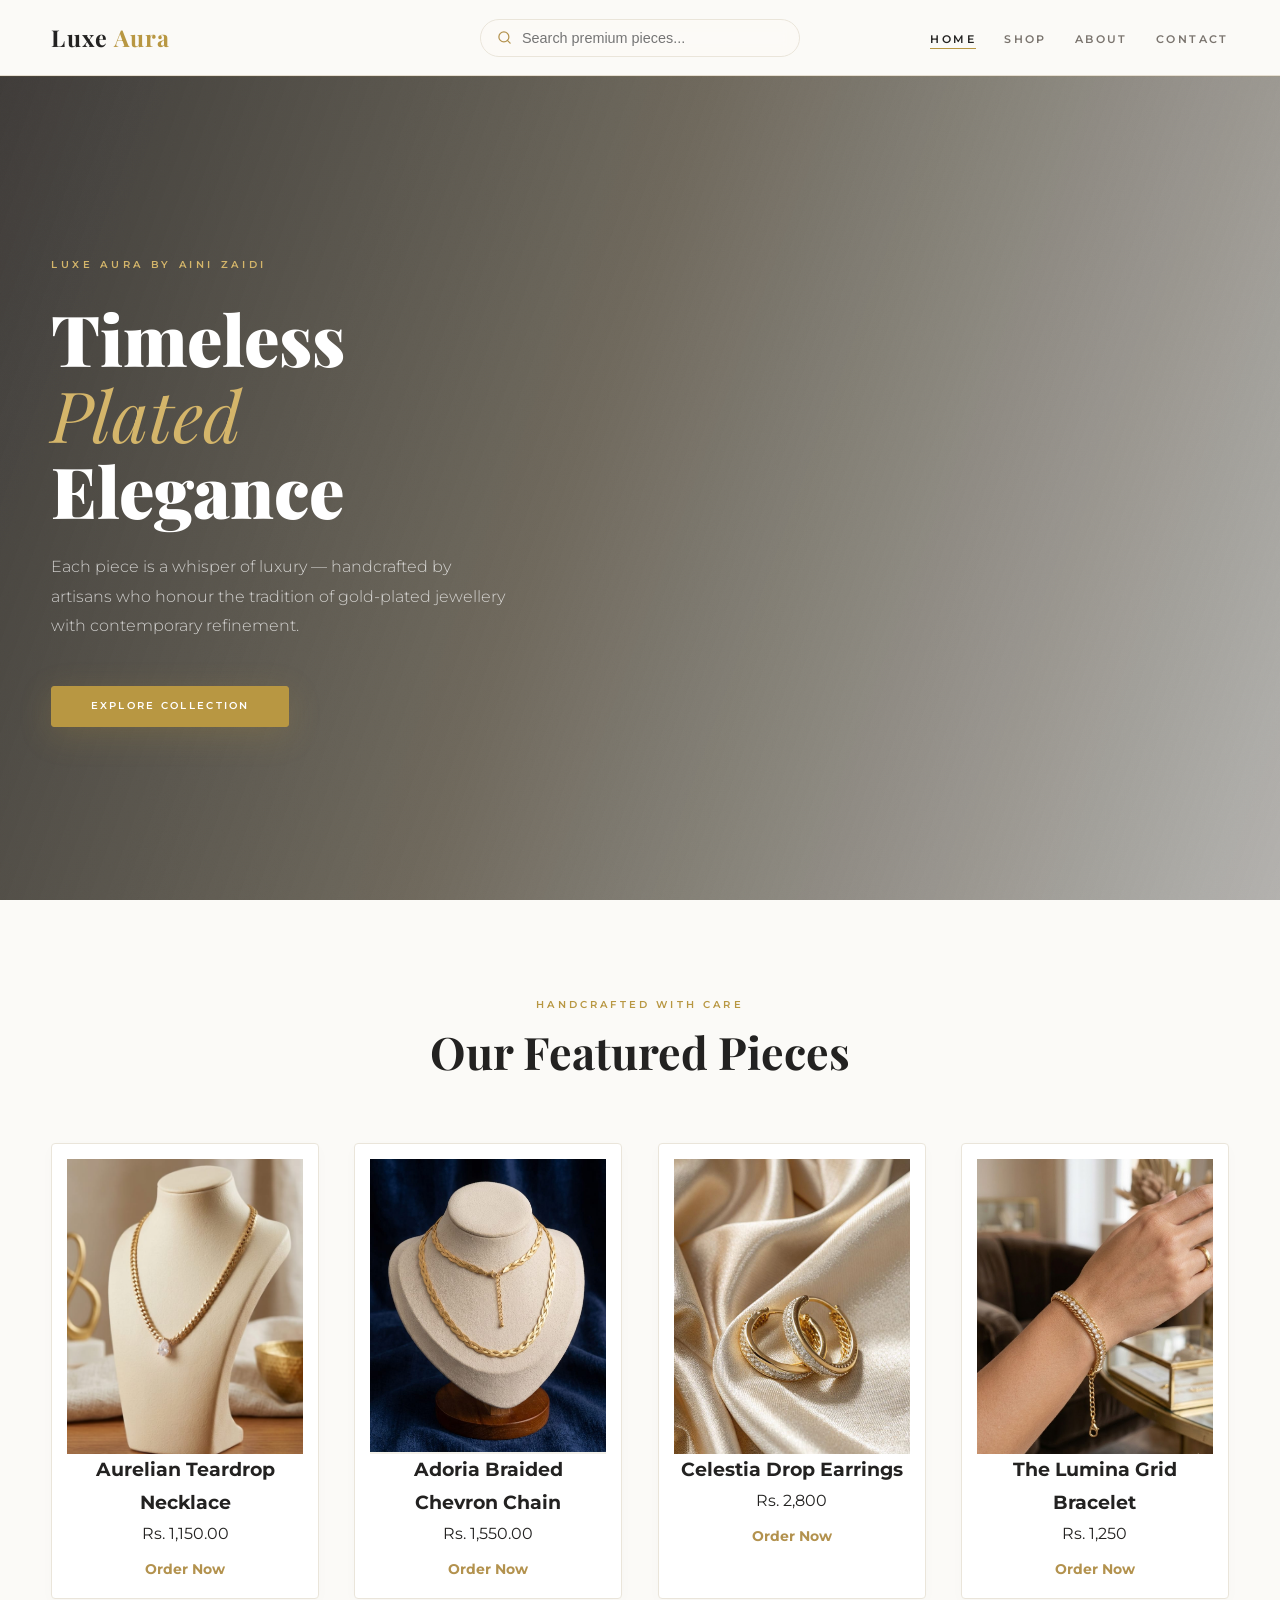
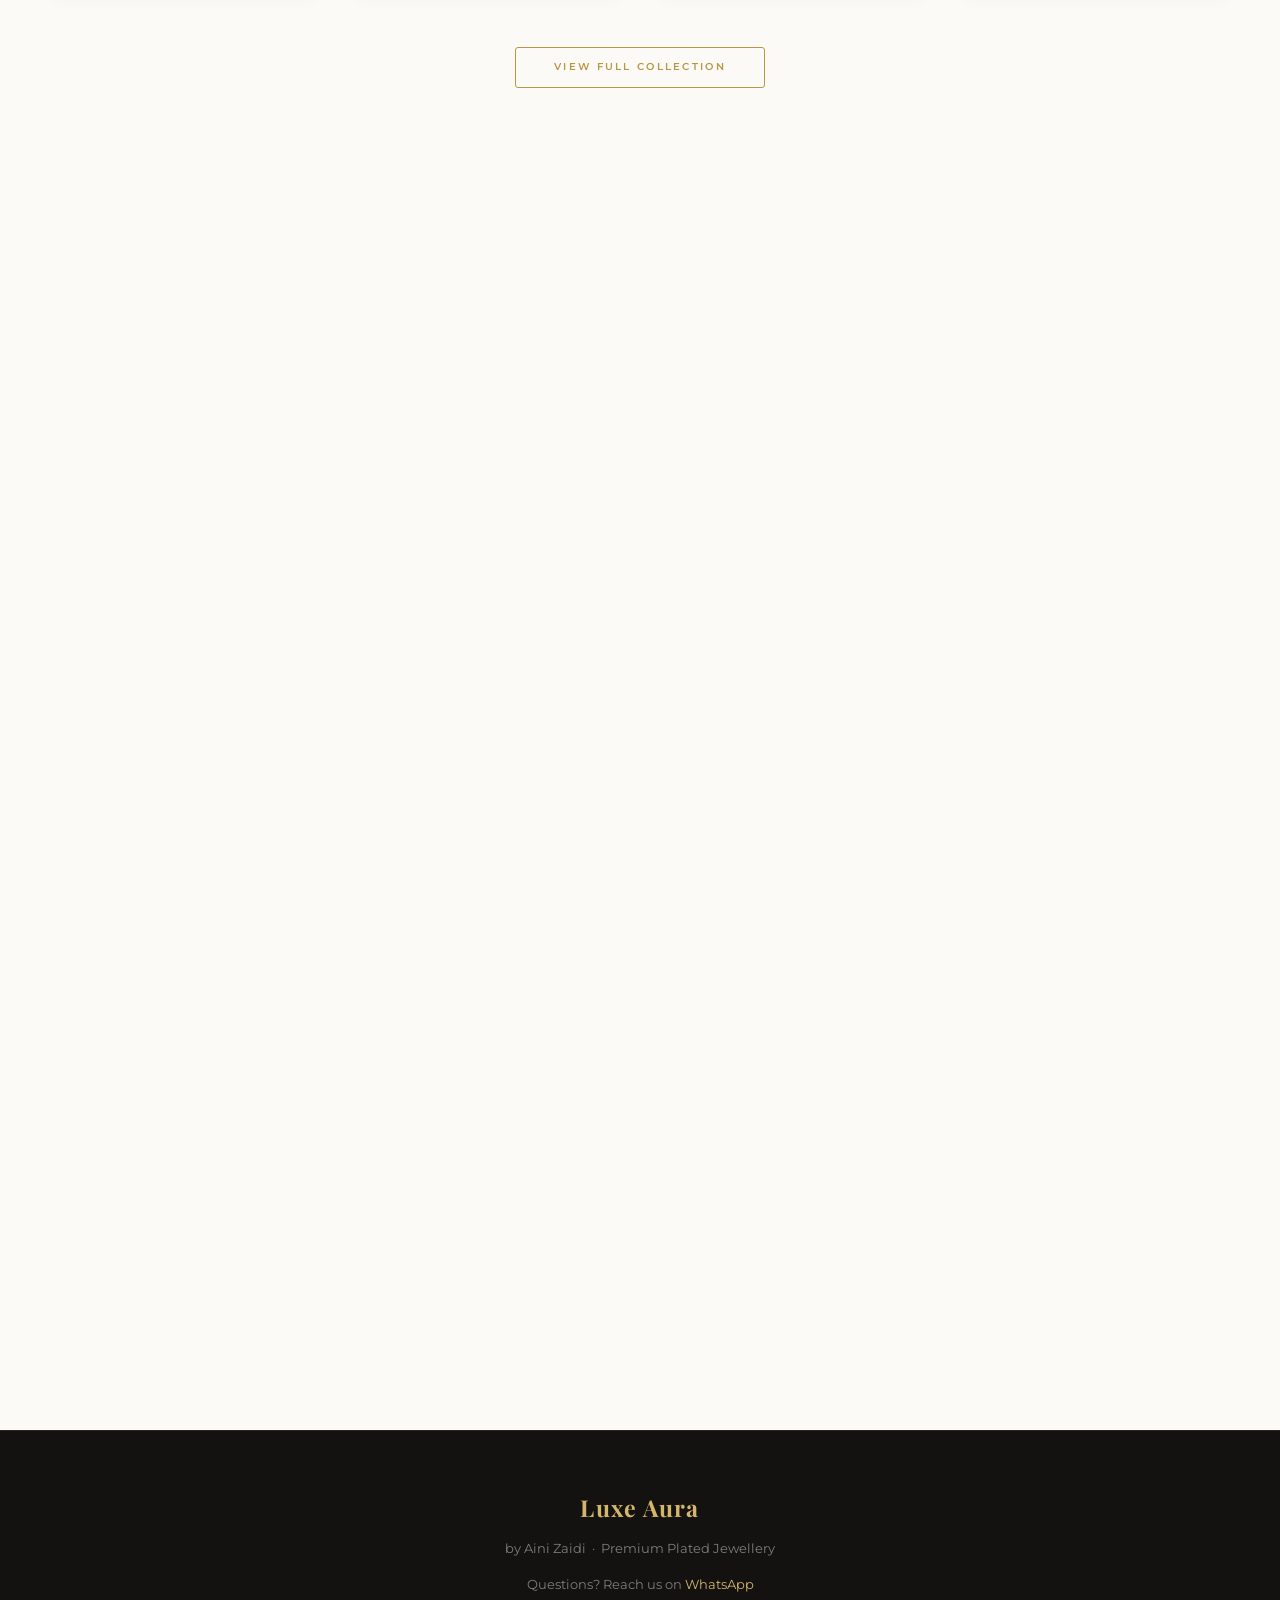
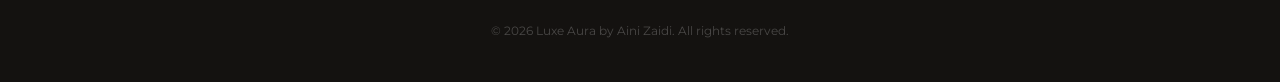
==== commit 4a482c3f: "a" ====
--- a/index.html
+++ b/index.html
@@ -148,7 +148,7 @@
         <a href="https://wa.me/923378057450" target="_blank" rel="noopener noreferrer">WhatsApp</a>
       </p>
       <p style="margin-top:1.5rem; font-size:.75rem; opacity:.5;">
-        © 2024 Luxe Aura by Aini Zaidi. All rights reserved.
+        © 2026 Luxe Aura by Aini Zaidi. All rights reserved.
       </p>
     </div>
   </footer>
